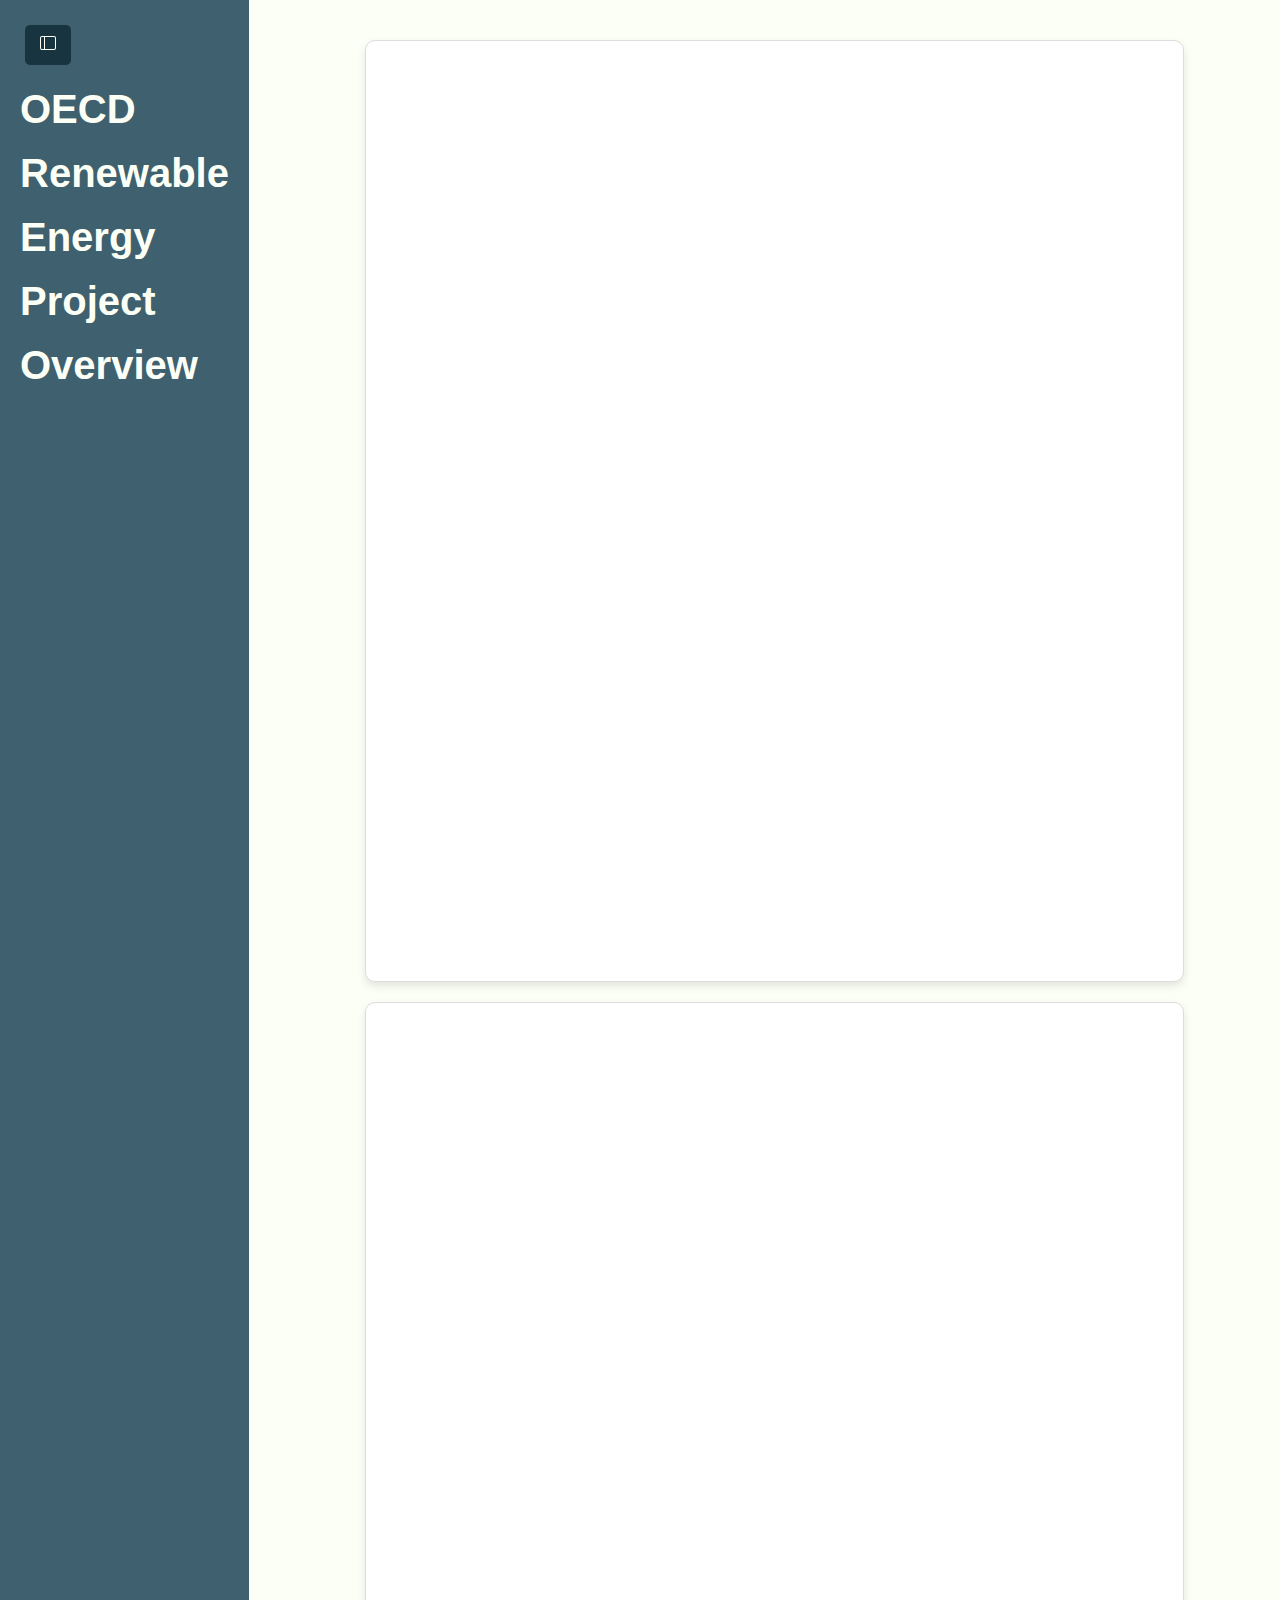
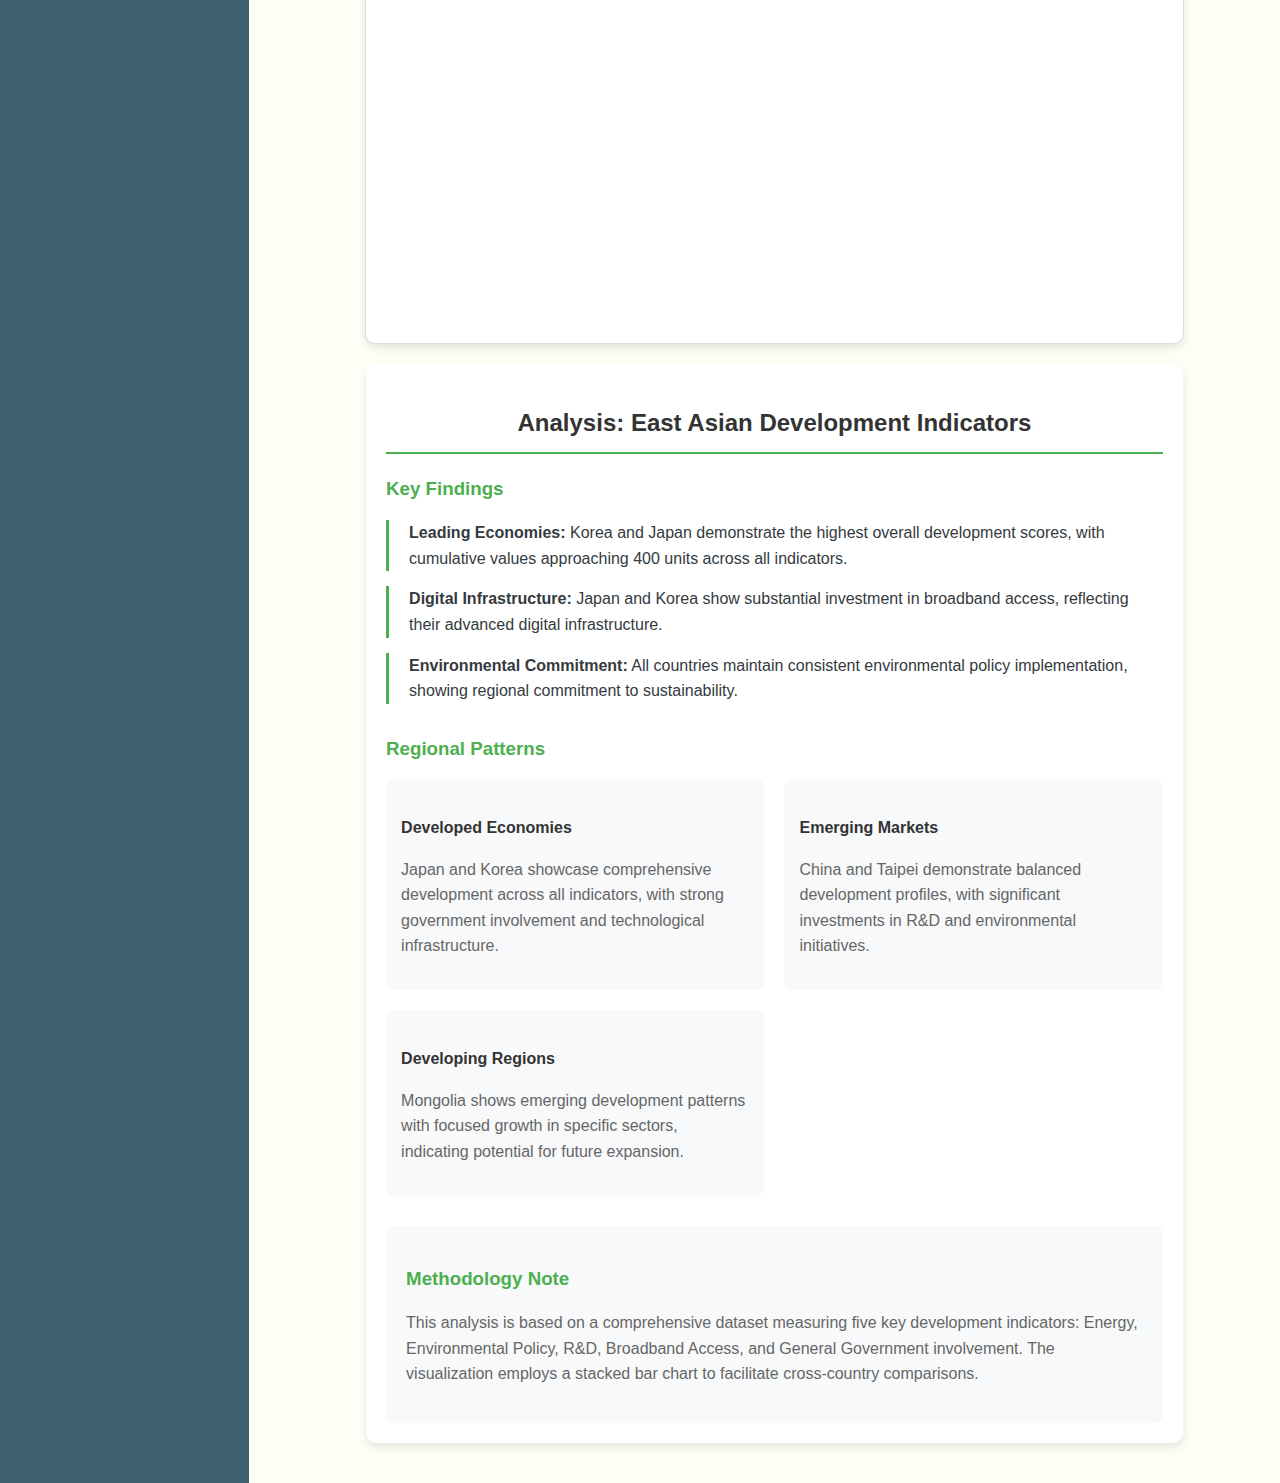
==== chart.html @ 74cc0c59 "Added stacked bar chart & line chart" ====
<!DOCTYPE html>
<html lang="en">

<head>
	<meta charset="UTF-8" />
	<meta name="viewport" content="width=device-width, initial-scale=1.0">
	<meta name="description" content="Data Visualisation" />
	<meta name="keywords" content="HTML, CSS, D3" />
	<meta name="author" content="Lee Jia Wei" />

	<title>East Asian Countries Development Indicators</title>
	<script src="https://d3js.org/d3.v6.min.js"></script>
	<link rel="stylesheet" href="./css/style.css">
	<link rel="stylesheet" href="./css/chart.css">
	<script src="./js/index.js"></script>
</head>

<body>
	<header class="headerindex">
		<h1>OECD Renewable Energy Project Overview</h1>
		<button class="toggle-btn" onclick="toggleSidebar()">
				<svg xmlns="http://www.w3.org/2000/svg" width="16" height="16" fill="currentColor"
						class="bi bi-layout-sidebar" viewBox="0 0 16 16">
						<path
								d="M0 3a2 2 0 0 1 2-2h12a2 2 0 0 1 2 2v10a2 2 0 0 1-2 2H2a2 2 0 0 1-2-2zm5-1v12h9a1 1 0 0 0 1-1V3a1 1 0 0 0-1-1zM4 2H2a1 1 0 0 0-1 1v10a1 1 0 0 0 1 1h2z" />
				</svg>
		</button>
	</header>

	<nav>
			<h2>Navigation</h2>
			<a href=".index.html#introduction">Introduction</a>
			<a href="./index.html#background">Background and Motivation</a>
			<a href="./index.html#objectives">Project Objective</a>
			<a href="chart.html">East Asia Development Indicators</a>
			<div class="dropdown">
					<span class="dropdown-btn">East Asia Researcher</span>
					<div class="dropdown-content">
							<a href="./Map_Research.html">Researcher</a>
							<a href="./Map_Government.html">Government Researcher</a>
					</div>
			</div>

			<a href="./index.html#conclusion">Conclusion</a>
	</nav>

	<div class="overlay" onclick="toggleSidebar()"></div>

	<main>
		<div id="chart" class="chart-container"></div>
		<div id="lineChart" class="chart-container"></div>

		<div class="analysis-container">
			<h2 id="analysis-east-asian-development-indicators" class="main-title">Analysis: East Asian Development Indicators</h2>

			<div class="key-findings">
				<h3 id="key-findings" class="section-title">Key Findings</h3>
				<ul class="section-list">
					<li class="section-list-item"><strong>Leading Economies:</strong> Korea and Japan demonstrate the highest
							overall development scores, with cumulative values approaching 400
							units across all indicators.</li>
					<li class="section-list-item"><strong>Digital Infrastructure:</strong> Japan and Korea show substantial
							investment in broadband access, reflecting their advanced digital
							infrastructure.</li>
					<li class="section-list-item"><strong>Environmental Commitment:</strong> All countries maintain consistent
							environmental policy implementation, showing regional commitment to
							sustainability.</li>
				</ul>
			</div>

			<div class="detailed-analysis">
				<h3 id="regional-patterns" class="section-title">Regional Patterns</h3>

				<div class="grid-layout">
						<div class="grid-item">
								<h4 id="developed-economies" class="subsection-title">Developed Economies</h4>
								<p class="subsection-item">Japan and Korea showcase comprehensive development across all
								indicators, with strong government involvement and technological
								infrastructure.</p>
						</div>

						<div class="grid-item">
								<h4 id="emerging-markets" class="subsection-title">Emerging Markets</h4>
								<p class="subsection-item">China and Taipei demonstrate balanced development profiles, with
								significant investments in R&D and environmental initiatives.</p>
						</div>

						<div class="grid-item">
								<h4 id="developing-regions" class="subsection-title">Developing Regions</h4>
								<p class="subsection-item">Mongolia shows emerging development patterns with focused growth in
								specific sectors, indicating potential for future expansion.</p>
						</div>
				</div>
			</div>

			<div class="methodology">
				<h3 id="methodology-note" class="section-title">Methodology Note</h3>
				<p class="subsection-item">This analysis is based on a comprehensive dataset measuring five key
				development indicators: Energy, Environmental Policy, R&D, Broadband
				Access, and General Government involvement. The visualization employs a
				stacked bar chart to facilitate cross-country comparisons.</p>
			</div>
		</div>
	</main>

	<script src="./js/chart.js"></script>
</body>

</html>
---- css/style.css ----
body {
    font-family: 'Arial', sans-serif;
    line-height: 1.6;
    margin: 0;
    background-color: #FCFFF5;
    color: #343a40;
    display: flex;
    overflow-x: hidden;
}

.headerresearchindex {
    background: #3E606F;
    color: #FCFFF5;
    padding: 20px;
    width: 250px;
    z-index: 10;
    position: relative;
}

.headerindex {
    background: #3E606F;
    color: #FCFFF5;
    padding: 20px;
    width: 300px;
    z-index: 10;
    position: relative;
}

h1 {
    font-size: 2.5em;
    padding-top: 30px;

}

/* Sidebar styles */
nav {
    background: #343a40;
    color: #FCFFF5;
    padding: 15px;
    width: 250px;
    height: 100vh;
    position: fixed;
    overflow-y: auto;
    transform: translateX(-100%);
    transition: transform 0.2s ease;
    z-index: 1000;
}

nav.visible {
    transform: translateX(0);
}

nav a {
    color: #FCFFF5;
    text-decoration: none;
    display: block;
    padding: 10px;
    transition: background 0.3s;
}

nav a:hover {
    background: #3E606F;
}

main {
    margin-left: 20px;
    padding: 20px;
    flex-grow: 1;
}

.overlay {
    position: fixed;
    top: 0;
    left: 0;
    width: 100vw;
    height: 100vh;
    background: rgba(0, 0, 0, 0.6);
    z-index: 999;
    display: none;
}

.overlay.active {
    display: block;
}

/* Objectives section */
section {
    background: #FCFFF5;
    padding: 20px;
    margin: 20px 0;
    border-radius: 8px;
    box-shadow: 0 4px 8px rgba(0, 0, 0, 0.2);
}

h2 {
    color: #3E606F;
    border-bottom: 2px solid #3E606F;
    padding-bottom: 10px;
}

.objectives {
    display: grid;
    grid-template-columns: repeat(auto-fill, minmax(300px, 1fr));
    gap: 20px;
}

.objective {
    background: #FCFFF5;
    border: 1px solid #3E606F;
    border-radius: 8px;
    padding: 15px;
    transition: transform 0.2s;
}

.objective:hover {
    transform: scale(1.05);
}

footer {
    text-align: center;
    padding: 10px;
    background: #193441;
    color: #FCFFF5;
    position: relative;
    bottom: 0;
    width: 100%;
}

.toggle-btn {
    position: fixed;
    left: 20px;
    top: 20px;
    background: #193441;
    color: #FCFFF5;
    border: none;
    padding: 10px 15px;
    cursor: pointer;
    border-radius: 5px;
    z-index: 1001;
}

.toggle-btn:hover {
    background: #D1DBBD;
    color: black;
}

.intro-content {
    display: flex;
    align-items: center;
    /* Align items vertically center */
    gap: 20px;
    /* Space between text and image */
}

.intro-content p {
    flex: 1;
    /* Allow the text to take up available space */
}

.imageintro {
    width: 300px;
    /* Set the width of the image */
    height: auto;
    /* Maintain the aspect ratio */
    border-radius: 8px;
    /* Optional styling */
}

#mapContainer {
    width: 100%;
    height: 1000px;
}

.button {
    margin: 10px;
    padding: 10px;
    font-size: 16px;
    background: #D1DBBD;
    border: none;
    border-radius: 5px;
}

.button:hover {
    margin: 10px;
    padding: 10px;
    font-size: 16px;
    background: #91AA9D;
    border: none;
    border-radius: 5px;
}

a{
    color: #FCFFF5;
    text-decoration: none;
}

/* Style for the dropdown container */
.dropdown {
    position: relative;
    display: inline-block;
}

/* Style for the dropdown button */
.dropdown-btn {
    font-size: 16px;
    color: #FCFFF5;
    padding-left: 10px;
    cursor: pointer;
    text-decoration: none;
    padding: 10px;
    display: block;
}

/* Style for the dropdown content */
.dropdown-content {
    display: none;
    /* Initially hidden */
    position: absolute;
    background-color: #FCFFF5;
    min-width: 250px;
    box-shadow: 0px 8px 16px rgba(0, 0, 0, 0.2);
    z-index: 1;
}

/* Dropdown links */
.dropdown-content a {
    color: black;
    padding: 10px;
    text-decoration: none;
    display: block;
}

.dropdown-content a:hover {
    background-color: #3E606F;
}

.dropdown:hover .dropdown-content {
    display: block;
    background-color: #FCFFF5;
}

.dropdown:hover .dropdown-btn {
    color: #91AA9D;
}
---- css/chart.css ----
button {
  background-color: #4CAF50;
  color: white;
  padding: 10px 20px;
  margin: 5px;
  border: none;
  border-radius: 5px;
  cursor: pointer;
  font-size: 16px;
}

button:hover {
  background-color: #45a049;
}

.chart-container {
  width: 80%;
  height: 100vh;
  background-color: white;
  border: 1px solid #ddd;
  border-radius: 10px;
  box-shadow: 0 4px 8px rgba(0, 0, 0, 0.1);
  padding: 20px;
  margin: 20px auto;
  position: relative;
}

.controls {
  margin: 10px 0;
}

.controls select {
    padding: 5px;
    border-radius: 4px;
}

.tooltip {
  position: absolute;
  padding: 10px;
  background: white;
  border: 1px solid #ddd;
  border-radius: 4px;
  pointer-events: none;
  box-shadow: 0 2px 4px rgba(0,0,0,0.1);
  transform: translateX(-50%);
  z-index: 1000;
}

.tooltip-title {
  font-weight: bold;
  margin-bottom: 8px;
  border-bottom: 1px solid #ddd;
  padding-bottom: 4px;
}

.tooltip-value {
  display: flex;
  justify-content: space-between;
  margin: 4px 0;
}

.legend {
  font-size: 12px;
}

.legend-item {
  cursor: pointer;
  opacity: 1;
}

.legend-item:hover {
  opacity: 0.7;
}

.chart-title {
  font-size: 24px;
  font-weight: bold;
  text-anchor: middle;
}

.axis-label {
  font-size: 14px;
  fill: #666;
}

.bar {
  transition: opacity 0.2s;
}

.bar:hover {
  opacity: 0.8;
}

.comparison-controls {
  display: flex;
  align-items: center;
}

/* Make sure text remains readable at all sizes */
@media (max-width: 768px) {
  .chart-title {
      font-size: 18px;
  }
  
  .axis-label {
      font-size: 12px;
  }
  
  .legend text {
      font-size: 10px;
  }
}

#linechart {
  width: 100%;
  height: 100vh;
  display: flex;
  justify-content: center;
  align-items: center;
}
.lineChart-title {
  font-size: 18px;
  font-weight: bold;
  fill: #333;
}

.lineChartTooltip {
  position: absolute;
  background-color: #fff;
  border: 1px solid #ccc;
  border-radius: 4px;
  padding: 10px;
  font-size: 12px;
  pointer-events: none;
}
.lineChartTooltip-title {
  font-weight: bold;
  margin-bottom: 5px;
}
.lineChartTooltip-value {
  display: flex;
  justify-content: space-between;
}

/* Analysis Container */
.analysis-container {
  width: 80%;
  margin: 20px auto;
  padding: 20px;
  background-color: white;
  border-radius: 10px;
  box-shadow: 0 4px 8px rgba(0, 0, 0, 0.1);
}

/* Main Title */
.main-title {
  color: #333;
  margin-bottom: 20px;
  text-align: center;
  font-size: 24px;
  border-bottom: 2px solid #4CAF50;
  padding-bottom: 10px;
}

/* Section Titles */
.section-title {
  color: #4CAF50;
  margin-bottom: 15px;
}

.section-list {
  list-style-type: none;
  padding: 0;
}

.section-list-item {
  margin-bottom: 15px;
  padding-left: 20px;
  border-left: 3px solid #4CAF50;
}

/* Subsection Titles */
.subsection-title {
  color: #333;
  margin-bottom: 10px;
}

.subsection-item {
  color: #666;
  line-height: 1.6;
}

/* Key Findings Section */
.key-findings {
  margin-bottom: 30px;
}

/* Detailed Analysis Section */
.detailed-analysis {
  margin-bottom: 30px;
}

/* Grid Layout */
.grid-layout {
  display: grid;
  grid-template-columns: repeat(auto-fit, minmax(250px, 1fr));
  gap: 20px;
}

/* Grid Items */
.grid-item {
  background: #f8f9fa;
  padding: 15px;
  border-radius: 8px;
}

/* Methodology Section */
.methodology {
  background: #f8f9fa;
  padding: 20px;
  border-radius: 8px;
}

/* Footer */
.page-footer {
  text-align: center;
  margin-top: 20px;
  padding: 10px;
}
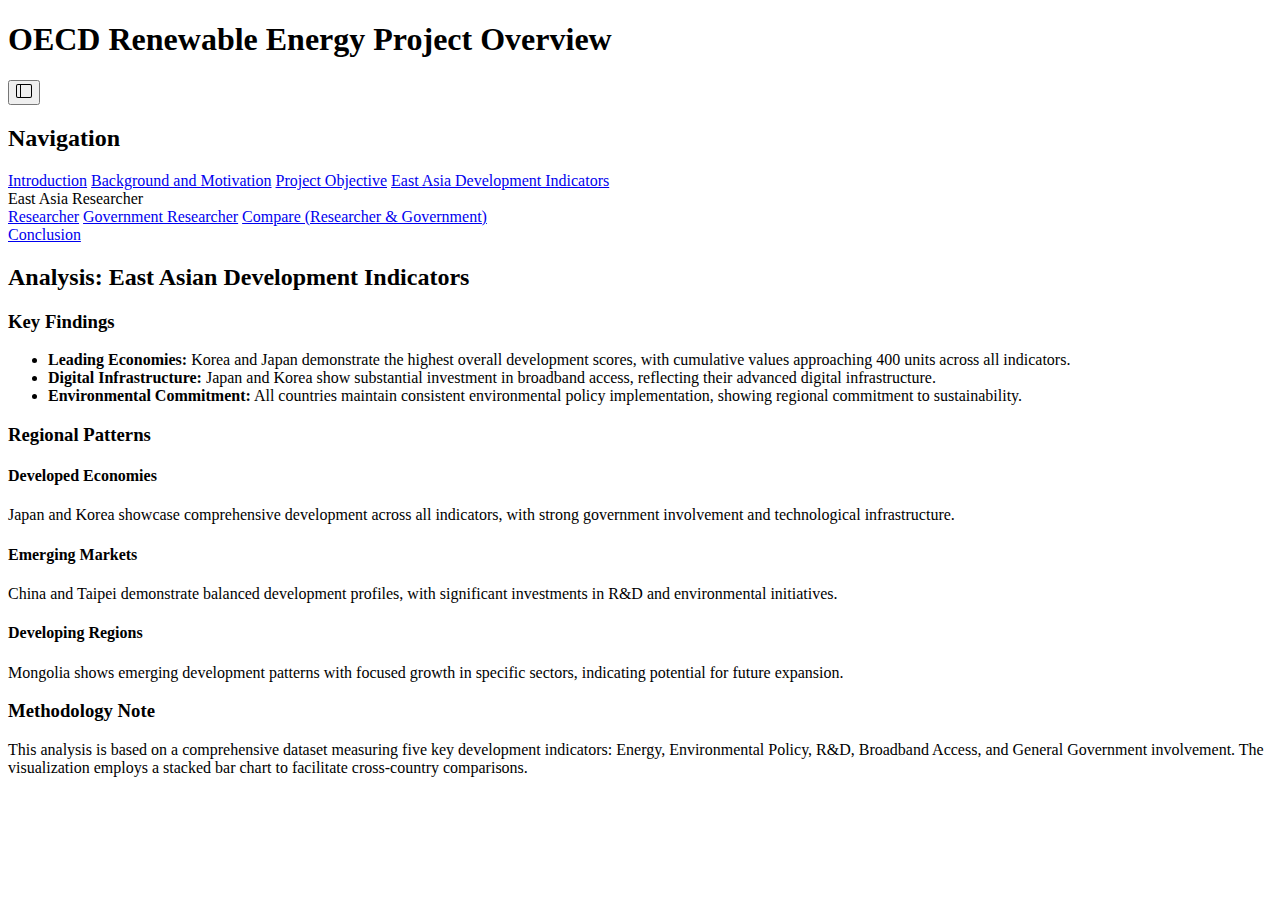
==== commit 070f4120: "Add files via upload" ====
--- a/chart.html
+++ b/chart.html
@@ -1,109 +1,119 @@
-<!DOCTYPE html>
-<html lang="en">
-
-<head>
-	<meta charset="UTF-8" />
-	<meta name="viewport" content="width=device-width, initial-scale=1.0">
-	<meta name="description" content="Data Visualisation" />
-	<meta name="keywords" content="HTML, CSS, D3" />
-	<meta name="author" content="Lee Jia Wei" />
-
-	<title>East Asian Countries Development Indicators</title>
-	<script src="https://d3js.org/d3.v6.min.js"></script>
-	<link rel="stylesheet" href="./css/style.css">
-	<link rel="stylesheet" href="./css/chart.css">
-	<script src="./js/index.js"></script>
-</head>
-
-<body>
-	<header class="headerindex">
-		<h1>OECD Renewable Energy Project Overview</h1>
-		<button class="toggle-btn" onclick="toggleSidebar()">
-				<svg xmlns="http://www.w3.org/2000/svg" width="16" height="16" fill="currentColor"
-						class="bi bi-layout-sidebar" viewBox="0 0 16 16">
-						<path
-								d="M0 3a2 2 0 0 1 2-2h12a2 2 0 0 1 2 2v10a2 2 0 0 1-2 2H2a2 2 0 0 1-2-2zm5-1v12h9a1 1 0 0 0 1-1V3a1 1 0 0 0-1-1zM4 2H2a1 1 0 0 0-1 1v10a1 1 0 0 0 1 1h2z" />
-				</svg>
-		</button>
-	</header>
-
-	<nav>
-			<h2>Navigation</h2>
-			<a href=".index.html#introduction">Introduction</a>
-			<a href="./index.html#background">Background and Motivation</a>
-			<a href="./index.html#objectives">Project Objective</a>
-			<a href="chart.html">East Asia Development Indicators</a>
-			<div class="dropdown">
-					<span class="dropdown-btn">East Asia Researcher</span>
-					<div class="dropdown-content">
-							<a href="./Map_Research.html">Researcher</a>
-							<a href="./Map_Government.html">Government Researcher</a>
-					</div>
-			</div>
-
-			<a href="./index.html#conclusion">Conclusion</a>
-	</nav>
-
-	<div class="overlay" onclick="toggleSidebar()"></div>
-
-	<main>
-		<div id="chart" class="chart-container"></div>
-		<div id="lineChart" class="chart-container"></div>
-
-		<div class="analysis-container">
-			<h2 id="analysis-east-asian-development-indicators" class="main-title">Analysis: East Asian Development Indicators</h2>
-
-			<div class="key-findings">
-				<h3 id="key-findings" class="section-title">Key Findings</h3>
-				<ul class="section-list">
-					<li class="section-list-item"><strong>Leading Economies:</strong> Korea and Japan demonstrate the highest
-							overall development scores, with cumulative values approaching 400
-							units across all indicators.</li>
-					<li class="section-list-item"><strong>Digital Infrastructure:</strong> Japan and Korea show substantial
-							investment in broadband access, reflecting their advanced digital
-							infrastructure.</li>
-					<li class="section-list-item"><strong>Environmental Commitment:</strong> All countries maintain consistent
-							environmental policy implementation, showing regional commitment to
-							sustainability.</li>
-				</ul>
-			</div>
-
-			<div class="detailed-analysis">
-				<h3 id="regional-patterns" class="section-title">Regional Patterns</h3>
-
-				<div class="grid-layout">
-						<div class="grid-item">
-								<h4 id="developed-economies" class="subsection-title">Developed Economies</h4>
-								<p class="subsection-item">Japan and Korea showcase comprehensive development across all
-								indicators, with strong government involvement and technological
-								infrastructure.</p>
-						</div>
-
-						<div class="grid-item">
-								<h4 id="emerging-markets" class="subsection-title">Emerging Markets</h4>
-								<p class="subsection-item">China and Taipei demonstrate balanced development profiles, with
-								significant investments in R&D and environmental initiatives.</p>
-						</div>
-
-						<div class="grid-item">
-								<h4 id="developing-regions" class="subsection-title">Developing Regions</h4>
-								<p class="subsection-item">Mongolia shows emerging development patterns with focused growth in
-								specific sectors, indicating potential for future expansion.</p>
-						</div>
-				</div>
-			</div>
-
-			<div class="methodology">
-				<h3 id="methodology-note" class="section-title">Methodology Note</h3>
-				<p class="subsection-item">This analysis is based on a comprehensive dataset measuring five key
-				development indicators: Energy, Environmental Policy, R&D, Broadband
-				Access, and General Government involvement. The visualization employs a
-				stacked bar chart to facilitate cross-country comparisons.</p>
-			</div>
-		</div>
-	</main>
-
-	<script src="./js/chart.js"></script>
-</body>
-
+<!DOCTYPE html>
+<html lang="en">
+
+<head>
+	<meta charset="UTF-8" />
+	<meta name="viewport" content="width=device-width, initial-scale=1.0">
+	<meta name="description" content="Data Visualisation" />
+	<meta name="keywords" content="HTML, CSS, D3" />
+	<meta name="author" content="Lee Jia Wei" />
+
+	<title>East Asian Countries Development Indicators</title>
+	<script src="https://d3js.org/d3.v6.min.js"></script>
+	<link rel="stylesheet" href="./css/style.css">
+	<link rel="stylesheet" href="./css/chart.css">
+	<script src="./js/index.js"></script>
+</head>
+
+<body>
+	<header class="headerindex">
+		<h1>OECD Renewable Energy Project Overview</h1>
+		<button class="toggle-btn" onclick="toggleSidebar()">
+			<svg xmlns="http://www.w3.org/2000/svg" width="16" height="16" fill="currentColor" class="bi bi-layout-sidebar"
+				viewBox="0 0 16 16">
+				<path
+					d="M0 3a2 2 0 0 1 2-2h12a2 2 0 0 1 2 2v10a2 2 0 0 1-2 2H2a2 2 0 0 1-2-2zm5-1v12h9a1 1 0 0 0 1-1V3a1 1 0 0 0-1-1zM4 2H2a1 1 0 0 0-1 1v10a1 1 0 0 0 1 1h2z" />
+			</svg>
+		</button>
+	</header>
+
+	<nav>
+		<h2>Navigation</h2>
+		<a href="./index.html#introduction">Introduction</a>
+		<a href="./index.html#background">Background and Motivation</a>
+		<a href="./index.html#objectives">Project Objective</a>
+		<a href="chart.html">East Asia Development Indicators</a>
+		<div class="dropdown">
+			<span class="dropdown-btn">East Asia Researcher</span>
+			<div class="dropdown-content">
+				<a href="./Map_Research.html">Researcher</a>
+				<a href="./Map_Government.html">Government Researcher</a>
+				<a href="./compare.html">Compare (Researcher & Government)</a>
+			</div>
+		</div>
+		<a href="./index.html#conclusion">Conclusion</a>
+	</nav>
+
+	<div class="overlay" onclick="toggleSidebar()"></div>
+
+	<main>
+		<div id="chart" class="chart-container"></div>
+		<div id="lineChart" class="chart-container"></div>
+
+		<div class="analysis-container">
+			<h2 id="analysis-east-asian-development-indicators" class="main-title">Analysis: East Asian Development Indicators</h2>
+
+			<div class="key-findings">
+				<h3 id="key-findings" class="section-title">Key Findings</h3>
+				<ul class="section-list">
+					<li class="section-list-item">
+						<strong>Leading Economies:</strong>
+						Korea and Japan demonstrate the highest
+						overall development scores, with cumulative values approaching 400
+						units across all indicators.
+					</li>
+					<li class="section-list-item">
+						<strong>Digital Infrastructure:</strong> 
+						Japan and Korea show substantial
+						investment in broadband access, reflecting their advanced digital
+						infrastructure.
+					</li>
+					<li class="section-list-item">
+						<strong>Environmental Commitment:</strong> 
+						All countries maintain consistent
+						environmental policy implementation, showing regional commitment to
+						sustainability.
+					</li>
+				</ul>
+			</div>
+
+			<div class="detailed-analysis">
+				<h3 id="regional-patterns" class="section-title">Regional Patterns</h3>
+
+				<div class="grid-layout">
+						<div class="grid-item">
+							<h4 id="developed-economies" class="subsection-title">Developed Economies</h4>
+							<p class="subsection-item">Japan and Korea showcase comprehensive development across all
+							indicators, with strong government involvement and technological
+							infrastructure.</p>
+						</div>
+
+						<div class="grid-item">
+							<h4 id="emerging-markets" class="subsection-title">Emerging Markets</h4>
+							<p class="subsection-item">China and Taipei demonstrate balanced development profiles, with
+							significant investments in R&D and environmental initiatives.</p>
+						</div>
+
+						<div class="grid-item">
+							<h4 id="developing-regions" class="subsection-title">Developing Regions</h4>
+							<p class="subsection-item">Mongolia shows emerging development patterns with focused growth in
+							specific sectors, indicating potential for future expansion.</p>
+						</div>
+				</div>
+			</div>
+
+			<div class="methodology">
+				<h3 id="methodology-note" class="section-title">Methodology Note</h3>
+				<p class="subsection-item">This analysis is based on a comprehensive dataset measuring five key
+				development indicators: Energy, Environmental Policy, R&D, Broadband
+				Access, and General Government involvement. The visualization employs a
+				stacked bar chart to facilitate cross-country comparisons.
+			</p>
+			</div>
+		</div>
+	</main>
+
+	<script src="./js/chart.js"></script>
+</body>
+
 </html>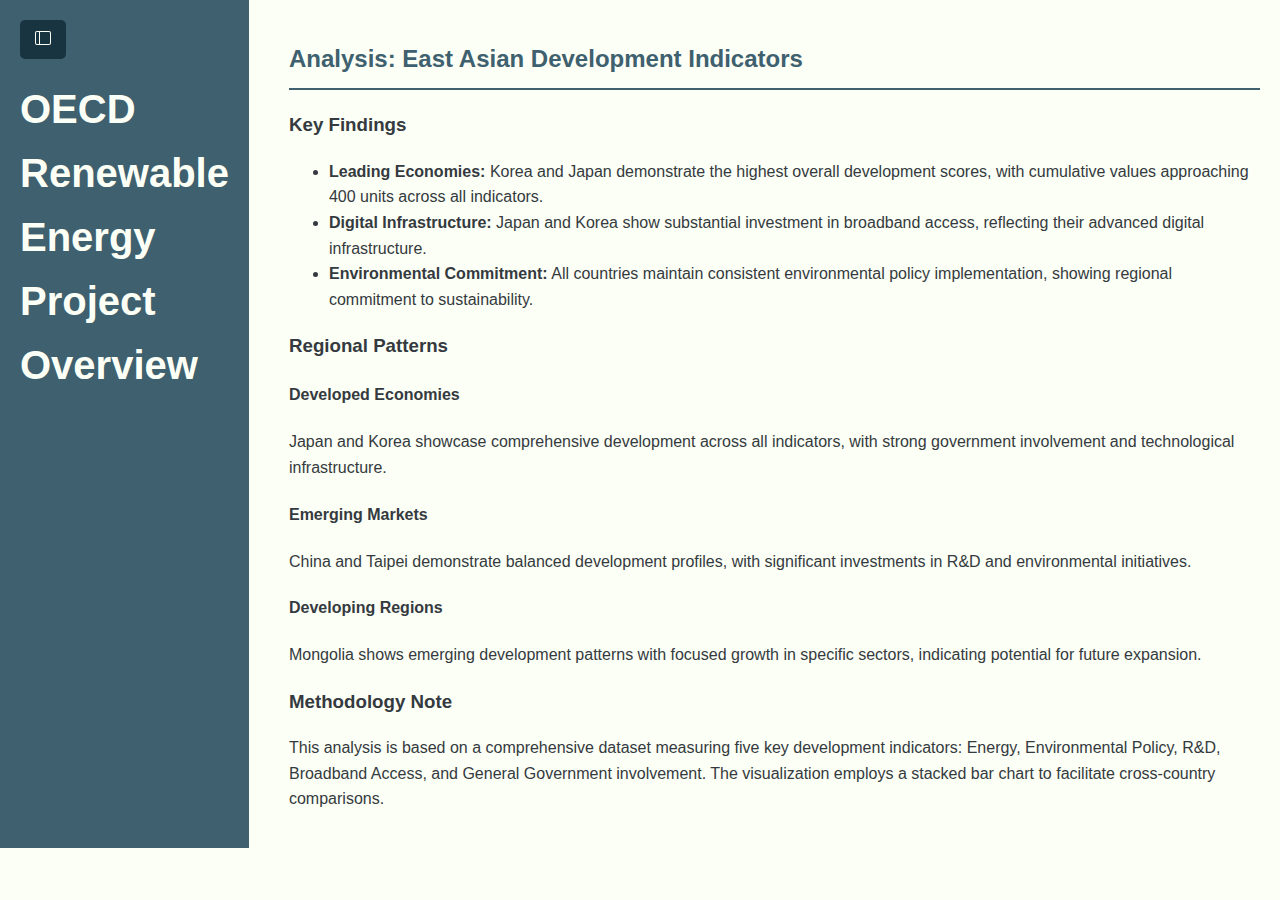
==== commit 01fc3ea0: "Updated Map Version" ====
--- a/chart.html
+++ b/chart.html
@@ -1,119 +1,119 @@
-<!DOCTYPE html>
-<html lang="en">
-
-<head>
-	<meta charset="UTF-8" />
-	<meta name="viewport" content="width=device-width, initial-scale=1.0">
-	<meta name="description" content="Data Visualisation" />
-	<meta name="keywords" content="HTML, CSS, D3" />
-	<meta name="author" content="Lee Jia Wei" />
-
-	<title>East Asian Countries Development Indicators</title>
-	<script src="https://d3js.org/d3.v6.min.js"></script>
-	<link rel="stylesheet" href="./css/style.css">
-	<link rel="stylesheet" href="./css/chart.css">
-	<script src="./js/index.js"></script>
-</head>
-
-<body>
-	<header class="headerindex">
-		<h1>OECD Renewable Energy Project Overview</h1>
-		<button class="toggle-btn" onclick="toggleSidebar()">
-			<svg xmlns="http://www.w3.org/2000/svg" width="16" height="16" fill="currentColor" class="bi bi-layout-sidebar"
-				viewBox="0 0 16 16">
-				<path
-					d="M0 3a2 2 0 0 1 2-2h12a2 2 0 0 1 2 2v10a2 2 0 0 1-2 2H2a2 2 0 0 1-2-2zm5-1v12h9a1 1 0 0 0 1-1V3a1 1 0 0 0-1-1zM4 2H2a1 1 0 0 0-1 1v10a1 1 0 0 0 1 1h2z" />
-			</svg>
-		</button>
-	</header>
-
-	<nav>
-		<h2>Navigation</h2>
-		<a href="./index.html#introduction">Introduction</a>
-		<a href="./index.html#background">Background and Motivation</a>
-		<a href="./index.html#objectives">Project Objective</a>
-		<a href="chart.html">East Asia Development Indicators</a>
-		<div class="dropdown">
-			<span class="dropdown-btn">East Asia Researcher</span>
-			<div class="dropdown-content">
-				<a href="./Map_Research.html">Researcher</a>
-				<a href="./Map_Government.html">Government Researcher</a>
-				<a href="./compare.html">Compare (Researcher & Government)</a>
-			</div>
-		</div>
-		<a href="./index.html#conclusion">Conclusion</a>
-	</nav>
-
-	<div class="overlay" onclick="toggleSidebar()"></div>
-
-	<main>
-		<div id="chart" class="chart-container"></div>
-		<div id="lineChart" class="chart-container"></div>
-
-		<div class="analysis-container">
-			<h2 id="analysis-east-asian-development-indicators" class="main-title">Analysis: East Asian Development Indicators</h2>
-
-			<div class="key-findings">
-				<h3 id="key-findings" class="section-title">Key Findings</h3>
-				<ul class="section-list">
-					<li class="section-list-item">
-						<strong>Leading Economies:</strong>
-						Korea and Japan demonstrate the highest
-						overall development scores, with cumulative values approaching 400
-						units across all indicators.
-					</li>
-					<li class="section-list-item">
-						<strong>Digital Infrastructure:</strong> 
-						Japan and Korea show substantial
-						investment in broadband access, reflecting their advanced digital
-						infrastructure.
-					</li>
-					<li class="section-list-item">
-						<strong>Environmental Commitment:</strong> 
-						All countries maintain consistent
-						environmental policy implementation, showing regional commitment to
-						sustainability.
-					</li>
-				</ul>
-			</div>
-
-			<div class="detailed-analysis">
-				<h3 id="regional-patterns" class="section-title">Regional Patterns</h3>
-
-				<div class="grid-layout">
-						<div class="grid-item">
-							<h4 id="developed-economies" class="subsection-title">Developed Economies</h4>
-							<p class="subsection-item">Japan and Korea showcase comprehensive development across all
-							indicators, with strong government involvement and technological
-							infrastructure.</p>
-						</div>
-
-						<div class="grid-item">
-							<h4 id="emerging-markets" class="subsection-title">Emerging Markets</h4>
-							<p class="subsection-item">China and Taipei demonstrate balanced development profiles, with
-							significant investments in R&D and environmental initiatives.</p>
-						</div>
-
-						<div class="grid-item">
-							<h4 id="developing-regions" class="subsection-title">Developing Regions</h4>
-							<p class="subsection-item">Mongolia shows emerging development patterns with focused growth in
-							specific sectors, indicating potential for future expansion.</p>
-						</div>
-				</div>
-			</div>
-
-			<div class="methodology">
-				<h3 id="methodology-note" class="section-title">Methodology Note</h3>
-				<p class="subsection-item">This analysis is based on a comprehensive dataset measuring five key
-				development indicators: Energy, Environmental Policy, R&D, Broadband
-				Access, and General Government involvement. The visualization employs a
-				stacked bar chart to facilitate cross-country comparisons.
-			</p>
-			</div>
-		</div>
-	</main>
-
-	<script src="./js/chart.js"></script>
-</body>
-
+<!DOCTYPE html>
+<html lang="en">
+
+<head>
+	<meta charset="UTF-8" />
+	<meta name="viewport" content="width=device-width, initial-scale=1.0">
+	<meta name="description" content="Data Visualisation" />
+	<meta name="keywords" content="HTML, CSS, D3" />
+	<meta name="author" content="Lee Jia Wei" />
+
+	<title>East Asian Countries Development Indicators</title>
+	<script src="https://d3js.org/d3.v6.min.js"></script>
+	<link rel="stylesheet" href="./css/style.css">
+	<link rel="stylesheet" href="./css/chart.css">
+	<script src="./js/index.js"></script>
+</head>
+
+<body>
+	<header class="headerindex">
+		<h1>OECD Renewable Energy Project Overview</h1>
+		<button class="toggle-btn" onclick="toggleSidebar()">
+			<svg xmlns="http://www.w3.org/2000/svg" width="16" height="16" fill="currentColor" class="bi bi-layout-sidebar"
+				viewBox="0 0 16 16">
+				<path
+					d="M0 3a2 2 0 0 1 2-2h12a2 2 0 0 1 2 2v10a2 2 0 0 1-2 2H2a2 2 0 0 1-2-2zm5-1v12h9a1 1 0 0 0 1-1V3a1 1 0 0 0-1-1zM4 2H2a1 1 0 0 0-1 1v10a1 1 0 0 0 1 1h2z" />
+			</svg>
+		</button>
+	</header>
+
+	<nav>
+		<h2>Navigation</h2>
+		<a href="./index.html#introduction">Introduction</a>
+		<a href="./index.html#background">Background and Motivation</a>
+		<a href="./index.html#objectives">Project Objective</a>
+		<a href="chart.html">East Asia Development Indicators</a>
+		<div class="dropdown">
+			<span class="dropdown-btn">East Asia Researcher</span>
+			<div class="dropdown-content">
+				<a href="./Map_Research.html">Researcher</a>
+				<a href="./Map_Government.html">Government Researcher</a>
+				<a href="./compare.html">Compare (Researcher & Government)</a>
+			</div>
+		</div>
+		<a href="./index.html#conclusion">Conclusion</a>
+	</nav>
+
+	<div class="overlay" onclick="toggleSidebar()"></div>
+
+	<main>
+		<div id="chart" class="chart-container"></div>
+		<div id="lineChart" class="chart-container"></div>
+
+		<div class="analysis-container">
+			<h2 id="analysis-east-asian-development-indicators" class="main-title">Analysis: East Asian Development Indicators</h2>
+
+			<div class="key-findings">
+				<h3 id="key-findings" class="section-title">Key Findings</h3>
+				<ul class="section-list">
+					<li class="section-list-item">
+						<strong>Leading Economies:</strong>
+						Korea and Japan demonstrate the highest
+						overall development scores, with cumulative values approaching 400
+						units across all indicators.
+					</li>
+					<li class="section-list-item">
+						<strong>Digital Infrastructure:</strong> 
+						Japan and Korea show substantial
+						investment in broadband access, reflecting their advanced digital
+						infrastructure.
+					</li>
+					<li class="section-list-item">
+						<strong>Environmental Commitment:</strong> 
+						All countries maintain consistent
+						environmental policy implementation, showing regional commitment to
+						sustainability.
+					</li>
+				</ul>
+			</div>
+
+			<div class="detailed-analysis">
+				<h3 id="regional-patterns" class="section-title">Regional Patterns</h3>
+
+				<div class="grid-layout">
+						<div class="grid-item">
+							<h4 id="developed-economies" class="subsection-title">Developed Economies</h4>
+							<p class="subsection-item">Japan and Korea showcase comprehensive development across all
+							indicators, with strong government involvement and technological
+							infrastructure.</p>
+						</div>
+
+						<div class="grid-item">
+							<h4 id="emerging-markets" class="subsection-title">Emerging Markets</h4>
+							<p class="subsection-item">China and Taipei demonstrate balanced development profiles, with
+							significant investments in R&D and environmental initiatives.</p>
+						</div>
+
+						<div class="grid-item">
+							<h4 id="developing-regions" class="subsection-title">Developing Regions</h4>
+							<p class="subsection-item">Mongolia shows emerging development patterns with focused growth in
+							specific sectors, indicating potential for future expansion.</p>
+						</div>
+				</div>
+			</div>
+
+			<div class="methodology">
+				<h3 id="methodology-note" class="section-title">Methodology Note</h3>
+				<p class="subsection-item">This analysis is based on a comprehensive dataset measuring five key
+				development indicators: Energy, Environmental Policy, R&D, Broadband
+				Access, and General Government involvement. The visualization employs a
+				stacked bar chart to facilitate cross-country comparisons.
+			</p>
+			</div>
+		</div>
+	</main>
+
+	<script src="./js/chart.js"></script>
+</body>
+
 </html>--- a/css/style.css
+++ b/css/style.css
@@ -0,0 +1,244 @@
+body {
+    font-family: 'Arial', sans-serif;
+    line-height: 1.6;
+    margin: 0;
+    background-color: #FCFFF5;
+    color: #343a40;
+    display: flex;
+    overflow-x: hidden;
+}
+
+.headerresearchindex {
+    background: #3E606F;
+    color: #FCFFF5;
+    padding: 20px;
+    width: 250px;
+    z-index: 10;
+    position: relative;
+}
+
+.headerindex {
+    background: #3E606F;
+    color: #FCFFF5;
+    padding: 20px;
+    width: 300px;
+    z-index: 10;
+    position: relative;
+}
+
+h1 {
+    font-size: 2.5em;
+    padding-top: 30px;
+
+}
+
+/* Sidebar styles */
+nav {
+    background: #343a40;
+    color: #FCFFF5;
+    padding: 15px;
+    width: 250px;
+    height: 100vh;
+    position: fixed;
+    overflow-y: auto;
+    transform: translateX(-100%);
+    transition: transform 0.2s ease;
+    z-index: 1000;
+}
+
+nav.visible {
+    transform: translateX(0);
+}
+
+nav a {
+    color: #FCFFF5;
+    text-decoration: none;
+    display: block;
+    padding: 10px;
+    transition: background 0.3s;
+}
+
+nav a:hover {
+    background: #3E606F;
+}
+
+main {
+    margin-left: 20px;
+    padding: 20px;
+    flex-grow: 1;
+}
+
+.overlay {
+    position: fixed;
+    top: 0;
+    left: 0;
+    width: 100vw;
+    height: 100vh;
+    background: rgba(0, 0, 0, 0.6);
+    z-index: 999;
+    display: none;
+}
+
+.overlay.active {
+    display: block;
+}
+
+/* Objectives section */
+section {
+    background: #FCFFF5;
+    padding: 20px;
+    margin: 20px 0;
+    border-radius: 8px;
+    box-shadow: 0 4px 8px rgba(0, 0, 0, 0.2);
+}
+
+h2 {
+    color: #3E606F;
+    border-bottom: 2px solid #3E606F;
+    padding-bottom: 10px;
+}
+
+.objectives {
+    display: grid;
+    grid-template-columns: repeat(auto-fill, minmax(300px, 1fr));
+    gap: 20px;
+}
+
+.objective {
+    background: #FCFFF5;
+    border: 1px solid #3E606F;
+    border-radius: 8px;
+    padding: 15px;
+    transition: transform 0.2s;
+}
+
+.objective:hover {
+    transform: scale(1.05);
+}
+
+footer {
+    text-align: center;
+    padding: 10px;
+    background: #193441;
+    color: #FCFFF5;
+    position: relative;
+    bottom: 0;
+    width: 100%;
+}
+
+.toggle-btn {
+    position: fixed;
+    left: 20px;
+    top: 20px;
+    background: #193441;
+    color: #FCFFF5;
+    border: none;
+    padding: 10px 15px;
+    cursor: pointer;
+    border-radius: 5px;
+    z-index: 1001;
+}
+
+.toggle-btn:hover {
+    background: #D1DBBD;
+    color: black;
+}
+
+.intro-content {
+    display: flex;
+    align-items: center;
+    /* Align items vertically center */
+    gap: 20px;
+    /* Space between text and image */
+}
+
+.intro-content p {
+    flex: 1;
+    /* Allow the text to take up available space */
+}
+
+.imageintro {
+    width: 300px;
+    /* Set the width of the image */
+    height: auto;
+    /* Maintain the aspect ratio */
+    border-radius: 8px;
+    /* Optional styling */
+}
+
+#mapContainer {
+    width: 100%;
+    height: 1000px;
+}
+
+.button {
+    margin: 10px;
+    padding: 10px;
+    font-size: 16px;
+    background: #D1DBBD;
+    border: none;
+    border-radius: 5px;
+}
+
+.button:hover {
+    margin: 10px;
+    padding: 10px;
+    font-size: 16px;
+    background: #91AA9D;
+    border: none;
+    border-radius: 5px;
+}
+
+a{
+    color: #FCFFF5;
+    text-decoration: none;
+}
+
+/* Style for the dropdown container */
+.dropdown {
+    position: relative;
+    display: inline-block;
+}
+
+/* Style for the dropdown button */
+.dropdown-btn {
+    font-size: 16px;
+    color: #FCFFF5;
+    padding-left: 10px;
+    cursor: pointer;
+    text-decoration: none;
+    padding: 10px;
+    display: block;
+}
+
+/* Style for the dropdown content */
+.dropdown-content {
+    display: none;
+    /* Initially hidden */
+    position: absolute;
+    background-color: #FCFFF5;
+    min-width: 250px;
+    box-shadow: 0px 8px 16px rgba(0, 0, 0, 0.2);
+    z-index: 1;
+}
+
+/* Dropdown links */
+.dropdown-content a {
+    color: black;
+    padding: 10px;
+    text-decoration: none;
+    display: block;
+}
+
+.dropdown-content a:hover {
+    background-color: #3E606F;
+}
+
+.dropdown:hover .dropdown-content {
+    display: block;
+    background-color: #FCFFF5;
+}
+
+.dropdown:hover .dropdown-btn {
+    color: #91AA9D;
+}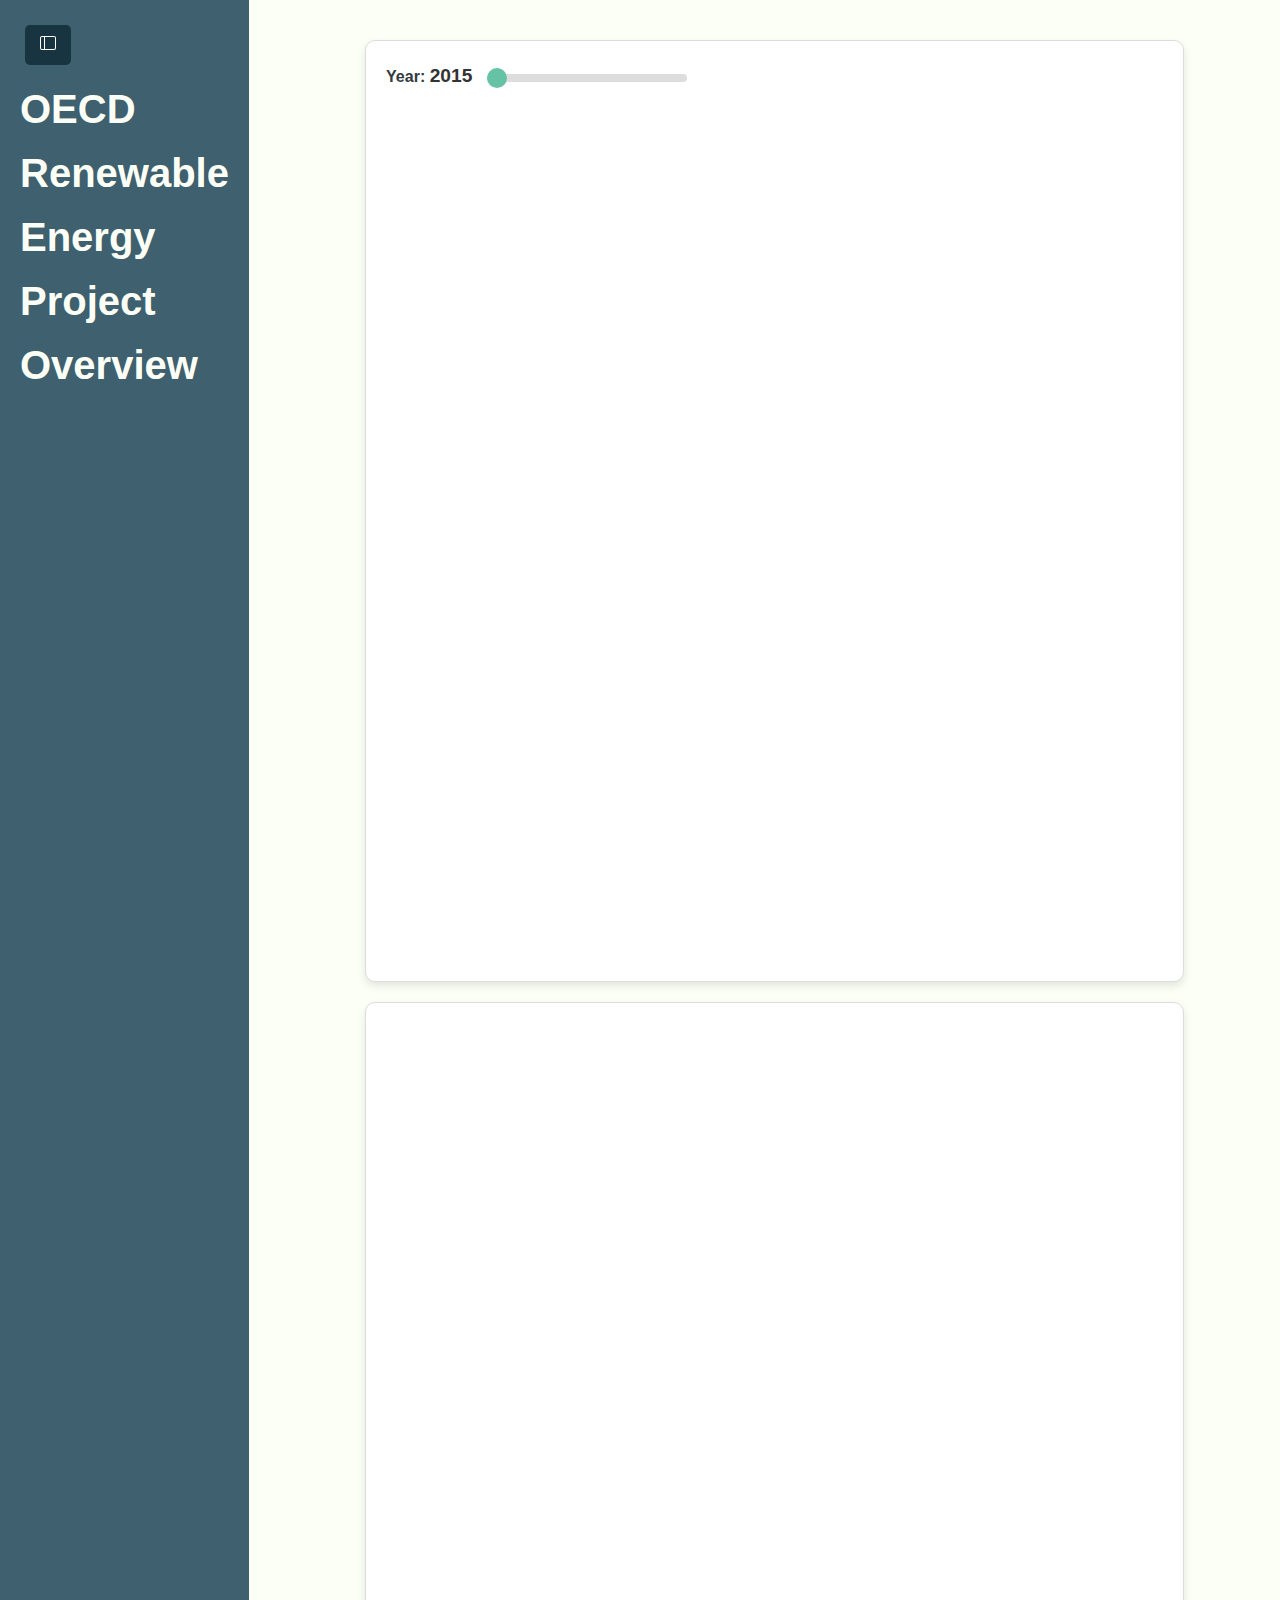
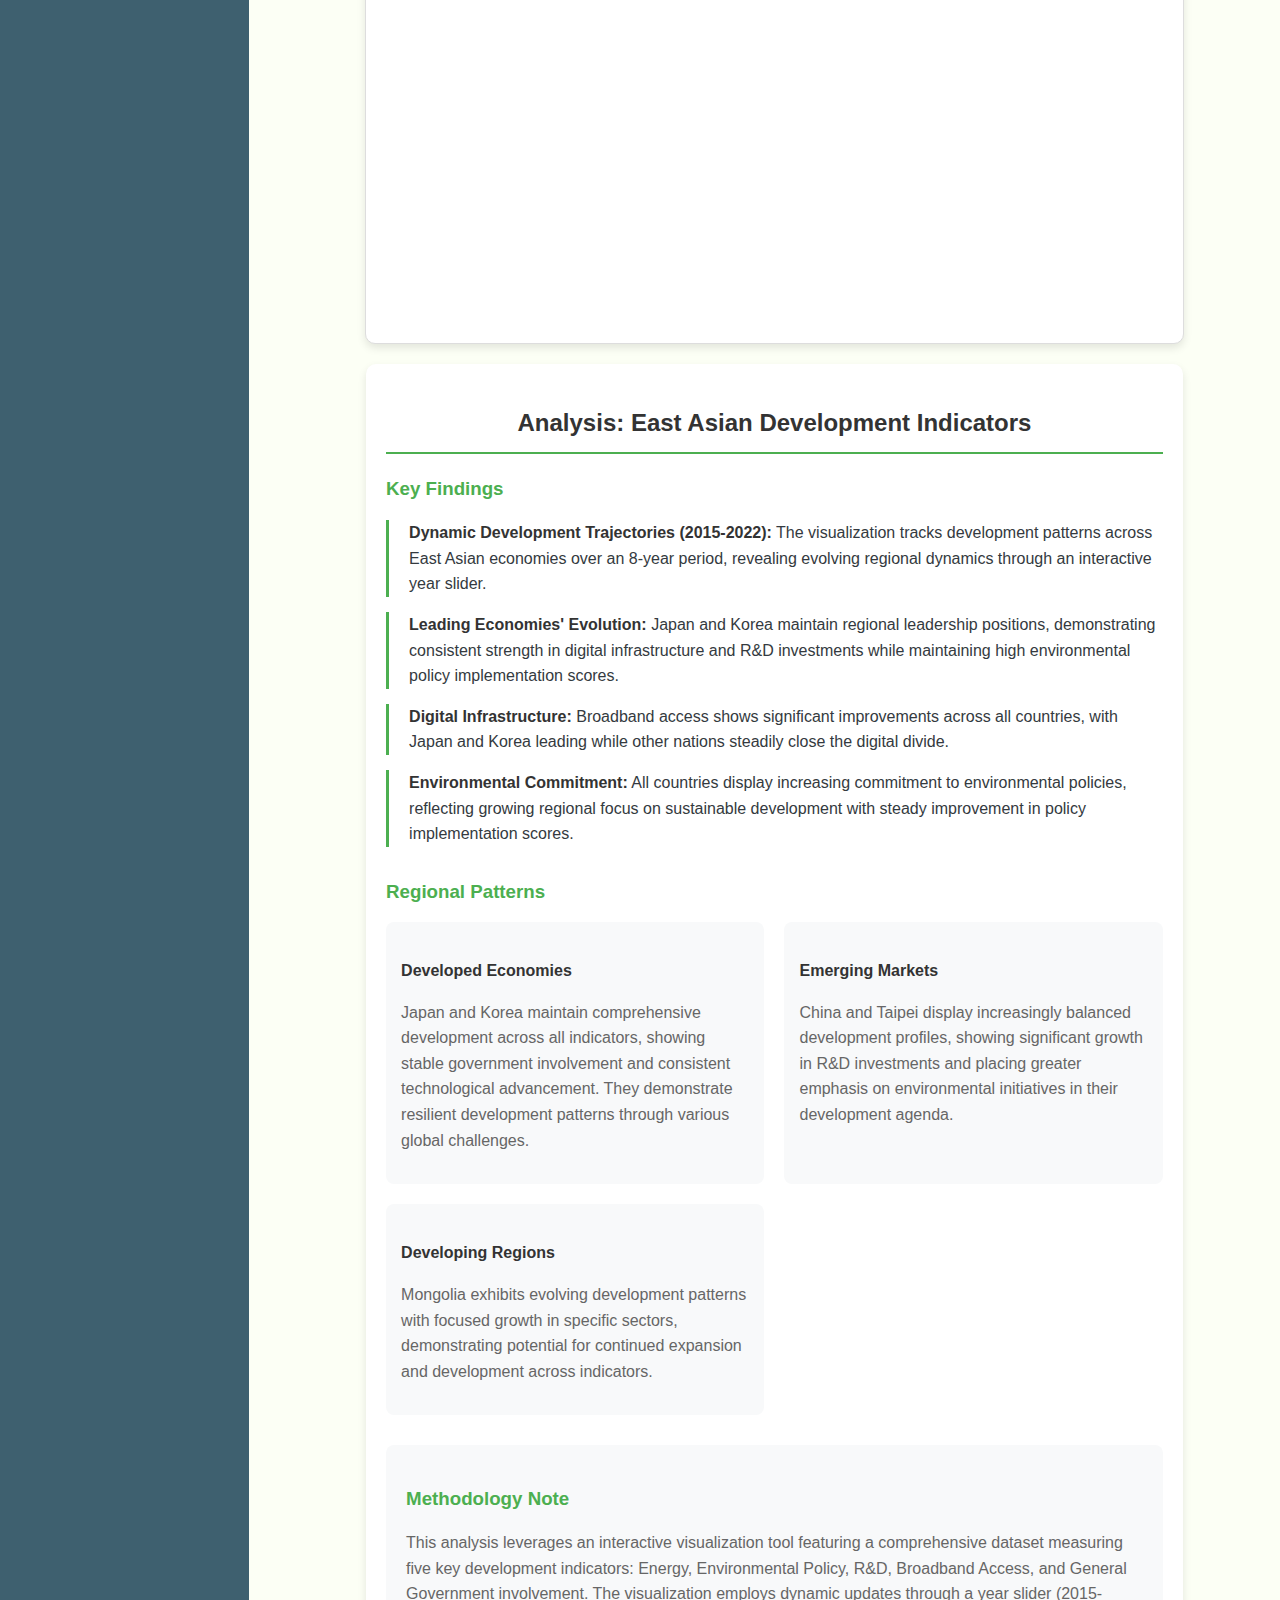
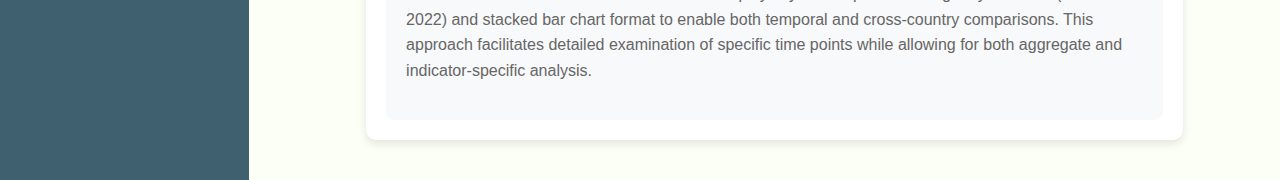
==== commit 59c41736: "Added slider & other updates" ====
--- a/chart.html
+++ b/chart.html
@@ -27,93 +27,65 @@
 		</button>
 	</header>
 
-	<nav>
-		<h2>Navigation</h2>
-		<a href="./index.html#introduction">Introduction</a>
-		<a href="./index.html#background">Background and Motivation</a>
-		<a href="./index.html#objectives">Project Objective</a>
-		<a href="chart.html">East Asia Development Indicators</a>
-		<div class="dropdown">
-			<span class="dropdown-btn">East Asia Researcher</span>
-			<div class="dropdown-content">
-				<a href="./Map_Research.html">Researcher</a>
-				<a href="./Map_Government.html">Government Researcher</a>
-				<a href="./compare.html">Compare (Researcher & Government)</a>
-			</div>
-		</div>
-		<a href="./index.html#conclusion">Conclusion</a>
-	</nav>
+	<!-- The actual nav element is replaced by JavaScript and loading nav.html-->
+	<nav></nav>
 
 	<div class="overlay" onclick="toggleSidebar()"></div>
 
 	<main>
-		<div id="chart" class="chart-container"></div>
+		<div class="chart-container">
+			<div id="year-slider-container">
+				<label for="year-slider">Year: <span id="year-label">2015</span></label>
+				<input type="range" id="year-slider" min="2015" max="2022" value="2015" step="1">
+			</div>
+			<div id="chart"></div>
+		</div>
 		<div id="lineChart" class="chart-container"></div>
 
+		<!-- Analysis Section -->
 		<div class="analysis-container">
-			<h2 id="analysis-east-asian-development-indicators" class="main-title">Analysis: East Asian Development Indicators</h2>
-
+			<h2 class="main-title">Analysis: East Asian Development Indicators</h2>
+		
 			<div class="key-findings">
-				<h3 id="key-findings" class="section-title">Key Findings</h3>
+				<h3 class="section-title">Key Findings</h3>
 				<ul class="section-list">
-					<li class="section-list-item">
-						<strong>Leading Economies:</strong>
-						Korea and Japan demonstrate the highest
-						overall development scores, with cumulative values approaching 400
-						units across all indicators.
-					</li>
-					<li class="section-list-item">
-						<strong>Digital Infrastructure:</strong> 
-						Japan and Korea show substantial
-						investment in broadband access, reflecting their advanced digital
-						infrastructure.
-					</li>
-					<li class="section-list-item">
-						<strong>Environmental Commitment:</strong> 
-						All countries maintain consistent
-						environmental policy implementation, showing regional commitment to
-						sustainability.
-					</li>
+					<li class="section-list-item"><strong>Dynamic Development Trajectories (2015-2022):</strong> The visualization tracks development patterns across East Asian economies over an 8-year period, revealing evolving regional dynamics through an interactive year slider.</li>
+					<li class="section-list-item"><strong>Leading Economies' Evolution:</strong> Japan and Korea maintain regional leadership positions, demonstrating consistent strength in digital infrastructure and R&D investments while maintaining high environmental policy implementation scores.</li>
+					<li class="section-list-item"><strong>Digital Infrastructure:</strong> Broadband access shows significant improvements across all countries, with Japan and Korea leading while other nations steadily close the digital divide.</li>
+					<li class="section-list-item"><strong>Environmental Commitment:</strong> All countries display increasing commitment to environmental policies, reflecting growing regional focus on sustainable development with steady improvement in policy implementation scores.</li>
 				</ul>
 			</div>
-
+		
 			<div class="detailed-analysis">
-				<h3 id="regional-patterns" class="section-title">Regional Patterns</h3>
-
+				<h3 class="section-title">Regional Patterns</h3>
+				
 				<div class="grid-layout">
-						<div class="grid-item">
-							<h4 id="developed-economies" class="subsection-title">Developed Economies</h4>
-							<p class="subsection-item">Japan and Korea showcase comprehensive development across all
-							indicators, with strong government involvement and technological
-							infrastructure.</p>
-						</div>
-
-						<div class="grid-item">
-							<h4 id="emerging-markets" class="subsection-title">Emerging Markets</h4>
-							<p class="subsection-item">China and Taipei demonstrate balanced development profiles, with
-							significant investments in R&D and environmental initiatives.</p>
-						</div>
-
-						<div class="grid-item">
-							<h4 id="developing-regions" class="subsection-title">Developing Regions</h4>
-							<p class="subsection-item">Mongolia shows emerging development patterns with focused growth in
-							specific sectors, indicating potential for future expansion.</p>
-						</div>
+					<div class="grid-item">
+						<h4 class="subsection-title">Developed Economies</h4>
+						<p class="subsection-item">Japan and Korea maintain comprehensive development across all indicators, showing stable government involvement and consistent technological advancement. They demonstrate resilient development patterns through various global challenges.</p>
+					</div>
+		
+					<div class="grid-item">
+						<h4 class="subsection-title">Emerging Markets</h4>
+						<p class="subsection-item">China and Taipei display increasingly balanced development profiles, showing significant growth in R&D investments and placing greater emphasis on environmental initiatives in their development agenda.</p>
+					</div>
+		
+					<div class="grid-item">
+						<h4 class="subsection-title">Developing Regions</h4>
+						<p class="subsection-item">Mongolia exhibits evolving development patterns with focused growth in specific sectors, demonstrating potential for continued expansion and development across indicators.</p>
+					</div>
 				</div>
 			</div>
-
+		
 			<div class="methodology">
-				<h3 id="methodology-note" class="section-title">Methodology Note</h3>
-				<p class="subsection-item">This analysis is based on a comprehensive dataset measuring five key
-				development indicators: Energy, Environmental Policy, R&D, Broadband
-				Access, and General Government involvement. The visualization employs a
-				stacked bar chart to facilitate cross-country comparisons.
-			</p>
+				<h3 class="section-title">Methodology Note</h3>
+				<p class="subsection-item">This analysis leverages an interactive visualization tool featuring a comprehensive dataset measuring five key development indicators: Energy, Environmental Policy, R&D, Broadband Access, and General Government involvement. The visualization employs dynamic updates through a year slider (2015-2022) and stacked bar chart format to enable both temporal and cross-country comparisons. This approach facilitates detailed examination of specific time points while allowing for both aggregate and indicator-specific analysis.</p>
 			</div>
 		</div>
 	</main>
 
 	<script src="./js/chart.js"></script>
+	<script src="./js/index.js"></script>
 </body>
 
 </html>--- a/css/style.css
+++ b/css/style.css
@@ -241,4 +241,126 @@
 
 .dropdown:hover .dropdown-btn {
     color: #91AA9D;
-}+}
+
+#year-slider-container {
+    width: 80%;
+}
+
+#year-slider {
+    width: 100%;
+    max-width: 200px;
+    margin: 10px 0;
+}
+
+/* Slider styling */
+input[type="range"] {
+    -webkit-appearance: none;
+    appearance: none;
+    height: 8px;
+    background: #ddd;
+    border-radius: 4px;
+    outline: none;
+}
+
+/* Slider thumb */
+input[type="range"]::-webkit-slider-thumb {
+    -webkit-appearance: none;
+    appearance: none;
+    width: 20px;
+    height: 20px;
+    background: #66c2a5;
+    border-radius: 50%;
+    cursor: pointer;
+    transition: background .15s ease-in-out;
+}
+
+input[type="range"]::-moz-range-thumb {
+    width: 20px;
+    height: 20px;
+    background: #66c2a5;
+    border-radius: 50%;
+    cursor: pointer;
+    transition: background .15s ease-in-out;
+}
+
+/* Hover state */
+input[type="range"]::-webkit-slider-thumb:hover {
+    background: #00441b;
+}
+
+input[type="range"]::-moz-range-thumb:hover {
+    background: #00441b;
+}
+
+/* Year label */
+#year-label {
+    font-size: 1.2em;
+    font-weight: bold;
+    color: #333;
+}
+
+/* Index Data Source */
+#data-source {
+    padding: 20px;
+    border-radius: 8px;
+    margin-top: 40px;
+    box-shadow: 0 2px 10px rgba(0, 0, 0, 0.1);
+}
+
+#data-source h2 {
+    font-size: 24px;
+    color: #333;
+    margin-bottom: 10px;
+    font-family: 'Arial', sans-serif;
+}
+
+#data-source p {
+    font-size: 16px;
+    color: #555;
+    margin-bottom: 20px;
+}
+
+.section-list {
+    list-style-type: none;
+    padding: 0;
+}
+
+.section-list-item {
+    font-size: 16px;
+    margin-bottom: 15px;
+    line-height: 1.6;
+}
+
+.section-list-item a {
+    color: #1a73e8;
+    text-decoration: none;
+    font-weight: bold;
+}
+
+.section-list-item a:hover {
+    text-decoration: underline;
+}
+
+.section-list-item strong {
+    color: #333;
+    font-weight: bold;
+}
+
+@media (max-width: 768px) {
+    #data-source {
+        padding: 15px;
+    }
+
+    #data-source h2 {
+        font-size: 20px;
+    }
+
+    #data-source p {
+        font-size: 14px;
+    }
+
+    .section-list-item {
+        font-size: 14px;
+    }
+}
--- a/css/chart.css
+++ b/css/chart.css
@@ -0,0 +1,262 @@
+button {
+  background-color: #4CAF50;
+  color: white;
+  padding: 10px 20px;
+  margin: 5px;
+  border: none;
+  border-radius: 5px;
+  cursor: pointer;
+  font-size: 16px;
+}
+
+button:hover {
+  background-color: #45a049;
+}
+
+.chart-container {
+  width: 80%;
+  height: 100vh;
+  background-color: white;
+  border: 1px solid #ddd;
+  border-radius: 10px;
+  box-shadow: 0 4px 8px rgba(0, 0, 0, 0.1);
+  padding: 20px;
+  margin: 20px auto;
+  position: relative;
+}
+
+.controls {
+  margin: 10px 0;
+}
+
+.controls select {
+    padding: 5px;
+    border-radius: 4px;
+}
+
+.tooltip {
+  position: absolute;
+  padding: 10px;
+  background: white;
+  border: 1px solid #ddd;
+  border-radius: 4px;
+  pointer-events: none;
+  box-shadow: 0 2px 4px rgba(0,0,0,0.1);
+  transform: translateX(-50%);
+  z-index: 1000;
+}
+
+.tooltip-title {
+  font-weight: bold;
+  margin-bottom: 8px;
+  border-bottom: 1px solid #ddd;
+  padding-bottom: 4px;
+}
+
+.tooltip-value {
+  display: flex;
+  justify-content: space-between;
+  margin: 4px 0;
+}
+
+.legend {
+  font-size: 12px;
+}
+
+.legend-item {
+  cursor: pointer;
+  opacity: 1;
+}
+
+.legend-item:hover {
+  opacity: 0.7;
+}
+
+.chart-title {
+  font-size: 24px;
+  font-weight: bold;
+  text-anchor: middle;
+}
+
+.axis-label {
+  font-size: 14px;
+  fill: #666;
+}
+
+.bar {
+  transition: opacity 0.2s;
+}
+
+.bar:hover {
+  opacity: 0.8;
+}
+
+.comparison-controls {
+  display: flex;
+  align-items: center;
+}
+
+/* Make sure text remains readable at all sizes */
+@media (max-width: 768px) {
+  .chart-title {
+      font-size: 18px;
+  }
+  
+  .axis-label {
+      font-size: 12px;
+  }
+  
+  .legend text {
+      font-size: 10px;
+  }
+}
+
+#linechart {
+  width: 100%;
+  height: 100vh;
+  display: flex;
+  justify-content: center;
+  align-items: center;
+}
+.lineChart-title {
+  font-size: 18px;
+  font-weight: bold;
+  fill: #333;
+}
+
+.lineChartTooltip {
+  position: absolute;
+  background-color: #fff;
+  border: 1px solid #ccc;
+  border-radius: 4px;
+  padding: 10px;
+  font-size: 12px;
+  pointer-events: none;
+}
+.lineChartTooltip-title {
+  font-weight: bold;
+  margin-bottom: 5px;
+}
+.lineChartTooltip-value {
+  display: flex;
+  justify-content: space-between;
+}
+
+/* Analysis Container */
+.analysis-container {
+  width: 80%;
+  margin: 20px auto;
+  padding: 20px;
+  background-color: white;
+  border-radius: 10px;
+  box-shadow: 0 4px 8px rgba(0, 0, 0, 0.1);
+}
+
+/* Main Title */
+.main-title {
+  color: #333;
+  margin-bottom: 20px;
+  text-align: center;
+  font-size: 24px;
+  border-bottom: 2px solid #4CAF50;
+  padding-bottom: 10px;
+}
+
+/* Section Titles */
+.section-title {
+  color: #4CAF50;
+  margin-bottom: 15px;
+}
+
+.section-list {
+  list-style-type: none;
+  padding: 0;
+}
+
+.section-list-item {
+  margin-bottom: 15px;
+  padding-left: 20px;
+  border-left: 3px solid #4CAF50;
+}
+
+/* Subsection Titles */
+.subsection-title {
+  color: #333;
+  margin-bottom: 10px;
+}
+
+.subsection-item {
+  color: #666;
+  line-height: 1.6;
+}
+
+/* Key Findings Section */
+.key-findings {
+  margin-bottom: 30px;
+}
+
+/* Detailed Analysis Section */
+.detailed-analysis {
+  margin-bottom: 30px;
+}
+
+/* Grid Layout */
+.grid-layout {
+  display: grid;
+  grid-template-columns: repeat(auto-fit, minmax(250px, 1fr));
+  gap: 20px;
+}
+
+/* Grid Items */
+.grid-item {
+  background: #f8f9fa;
+  padding: 15px;
+  border-radius: 8px;
+}
+
+/* Methodology Section */
+.methodology {
+  background: #f8f9fa;
+  padding: 20px;
+  border-radius: 8px;
+}
+
+/* Footer */
+.page-footer {
+  text-align: center;
+  margin-top: 20px;
+  padding: 10px;
+}
+
+#year-slider-container {
+  margin-bottom: 20px;
+  font-weight: bold;
+}
+
+#year-slider {
+  width: 200px;
+  margin-left: 10px;
+}
+
+/* Renewable Energy Section */
+.line {
+  transition: opacity 0.2s;
+}
+
+.line:hover {
+  opacity: 1 !important;
+}
+
+.analysis-section {
+  padding: 20px;
+  border-radius: 8px;
+}
+
+.grid line {
+  stroke: #e0e0e0;
+}
+
+.annotation {
+  font-size: 12px;
+  fill: #666;
+}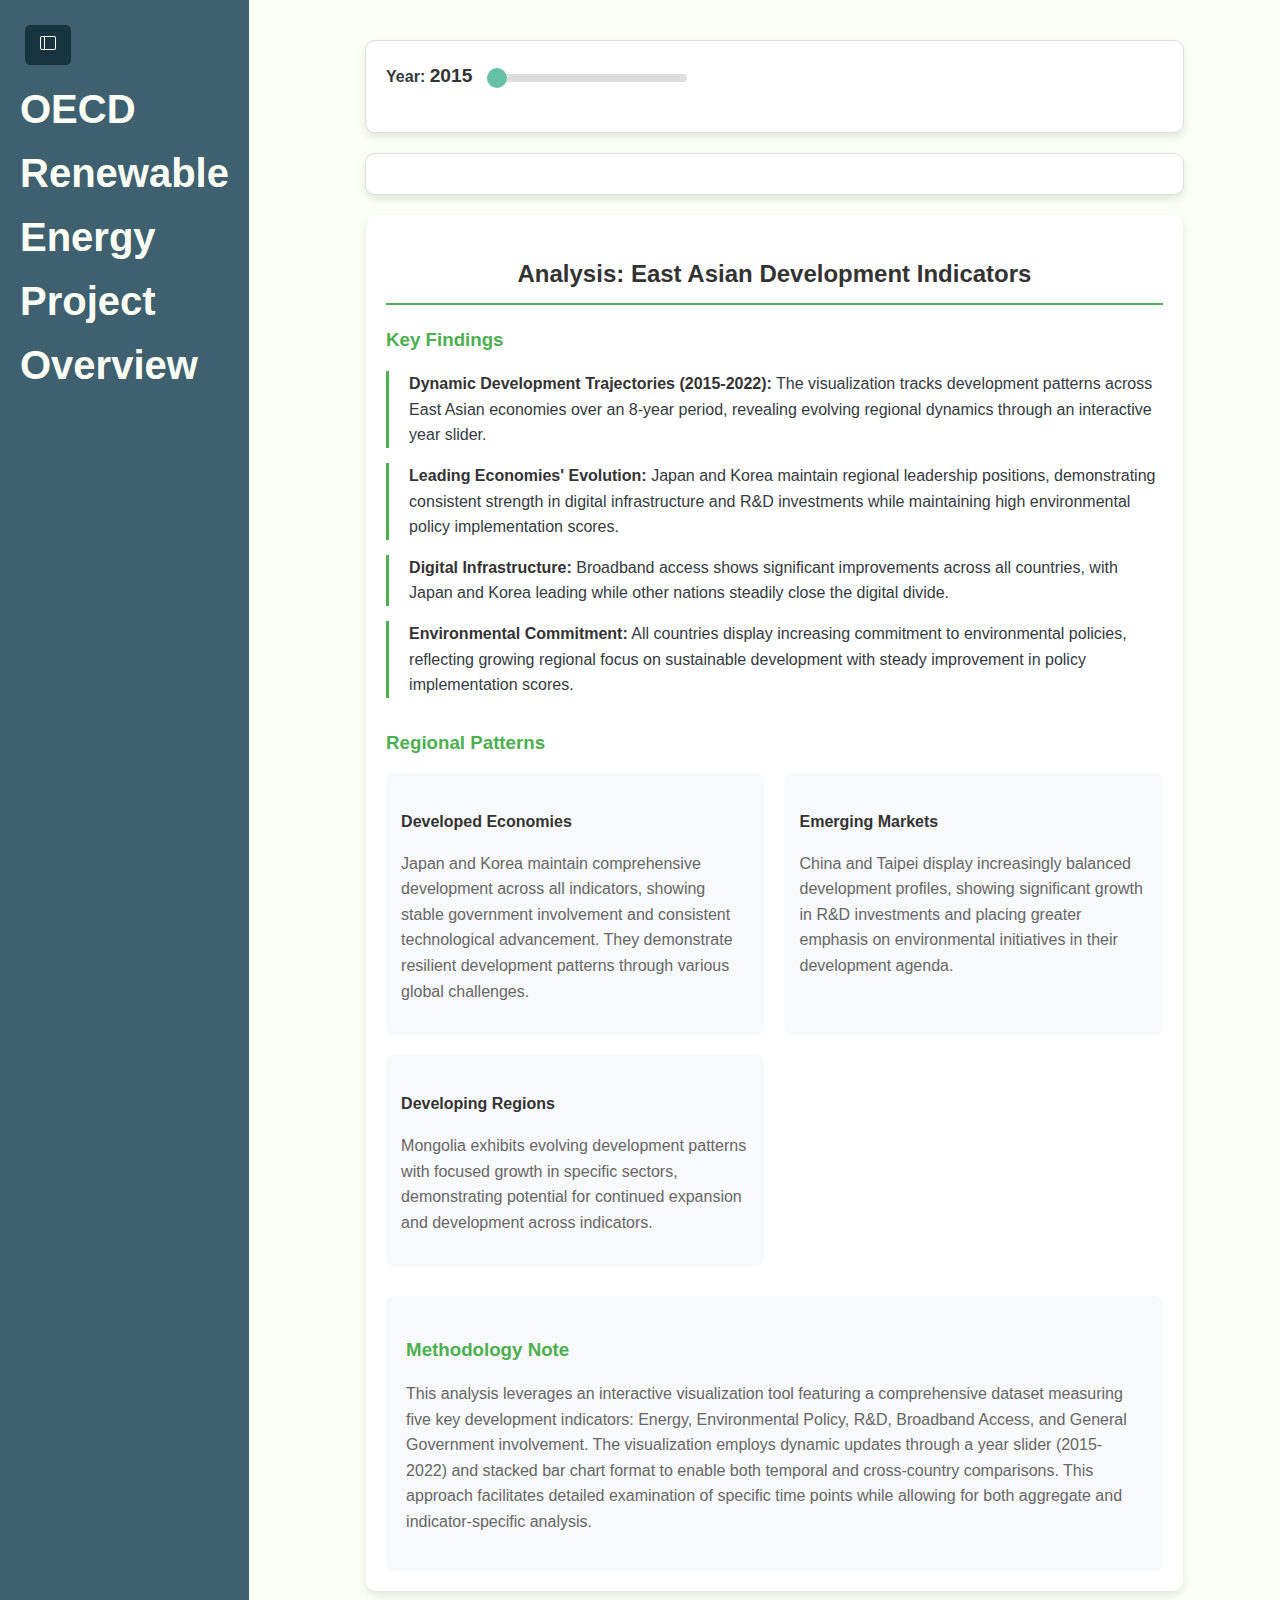
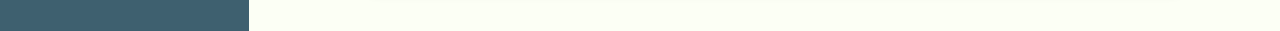
==== commit 0b8443ae: "Updates on the design" ====
--- a/chart.html
+++ b/chart.html
@@ -40,7 +40,7 @@
 			</div>
 			<div id="chart"></div>
 		</div>
-		<div id="lineChart" class="chart-container"></div>
+		<div id="lineChart" class="chart-container-renewable"></div>
 
 		<!-- Analysis Section -->
 		<div class="analysis-container">
--- a/css/style.css
+++ b/css/style.css
@@ -83,25 +83,18 @@
     display: block;
 }
 
-/* Objectives section */
-section {
-    background: #FCFFF5;
-    padding: 20px;
-    margin: 20px 0;
-    border-radius: 8px;
-    box-shadow: 0 4px 8px rgba(0, 0, 0, 0.2);
-}
-
 h2 {
     color: #3E606F;
     border-bottom: 2px solid #3E606F;
     padding-bottom: 10px;
+    text-align: center;
 }
 
 .objectives {
     display: grid;
     grid-template-columns: repeat(auto-fill, minmax(300px, 1fr));
     gap: 20px;
+    margin: 10px;
 }
 
 .objective {
@@ -158,9 +151,9 @@
 }
 
 .imageintro {
-    width: 300px;
+    width: 1200px;
     /* Set the width of the image */
-    height: auto;
+    height: 700px;
     /* Maintain the aspect ratio */
     border-radius: 8px;
     /* Optional styling */
--- a/css/chart.css
+++ b/css/chart.css
@@ -15,7 +15,7 @@
 
 .chart-container {
   width: 80%;
-  height: 100vh;
+  height: auto;
   background-color: white;
   border: 1px solid #ddd;
   border-radius: 10px;
@@ -23,6 +23,20 @@
   padding: 20px;
   margin: 20px auto;
   position: relative;
+}
+
+.chart-container-renewable {
+  width: 80%;
+  height: auto;
+  background-color: white;
+  border: 1px solid #ddd;
+  border-radius: 10px;
+  box-shadow: 0 4px 8px rgba(0, 0, 0, 0.1);
+  padding: 20px;
+  margin: 20px auto;
+  position: relative;
+  justify-content: center;
+  justify-items: center;
 }
 
 .controls {
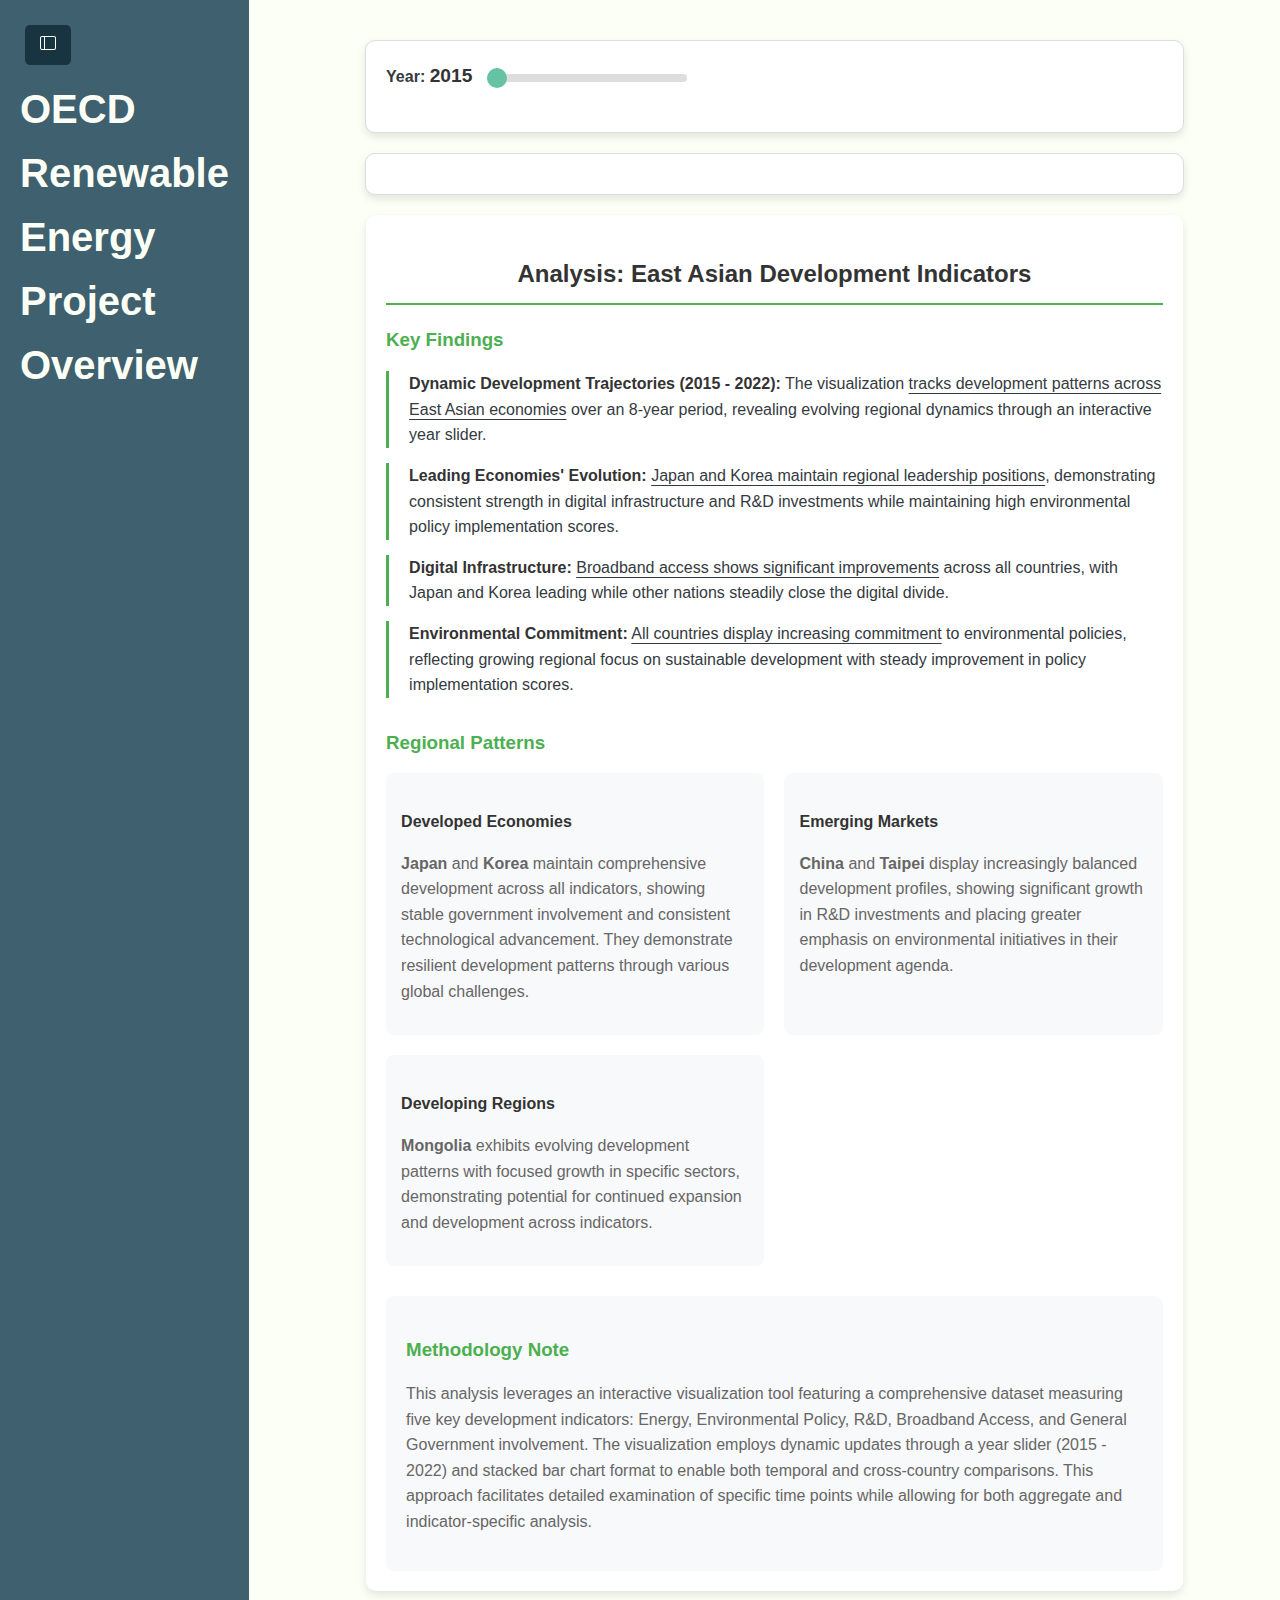
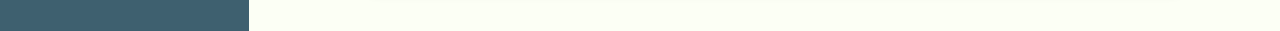
==== commit 3607eb07: "Final Updates" ====
--- a/chart.html
+++ b/chart.html
@@ -49,10 +49,10 @@
 			<div class="key-findings">
 				<h3 class="section-title">Key Findings</h3>
 				<ul class="section-list">
-					<li class="section-list-item"><strong>Dynamic Development Trajectories (2015-2022):</strong> The visualization tracks development patterns across East Asian economies over an 8-year period, revealing evolving regional dynamics through an interactive year slider.</li>
-					<li class="section-list-item"><strong>Leading Economies' Evolution:</strong> Japan and Korea maintain regional leadership positions, demonstrating consistent strength in digital infrastructure and R&D investments while maintaining high environmental policy implementation scores.</li>
-					<li class="section-list-item"><strong>Digital Infrastructure:</strong> Broadband access shows significant improvements across all countries, with Japan and Korea leading while other nations steadily close the digital divide.</li>
-					<li class="section-list-item"><strong>Environmental Commitment:</strong> All countries display increasing commitment to environmental policies, reflecting growing regional focus on sustainable development with steady improvement in policy implementation scores.</li>
+					<li class="section-list-item"><strong>Dynamic Development Trajectories (2015 - 2022):</strong> The visualization <u>tracks development patterns across East Asian economies</u> over an 8-year period, revealing evolving regional dynamics through an interactive year slider.</li>
+					<li class="section-list-item"><strong>Leading Economies' Evolution:</strong> <u>Japan and Korea maintain regional leadership positions</u>, demonstrating consistent strength in digital infrastructure and R&D investments while maintaining high environmental policy implementation scores.</li>
+					<li class="section-list-item"><strong>Digital Infrastructure:</strong> <u>Broadband access shows significant improvements</u> across all countries, with Japan and Korea leading while other nations steadily close the digital divide.</li>
+					<li class="section-list-item"><strong>Environmental Commitment:</strong> <u>All countries display increasing commitment</u> to environmental policies, reflecting growing regional focus on sustainable development with steady improvement in policy implementation scores.</li>
 				</ul>
 			</div>
 		
@@ -62,24 +62,24 @@
 				<div class="grid-layout">
 					<div class="grid-item">
 						<h4 class="subsection-title">Developed Economies</h4>
-						<p class="subsection-item">Japan and Korea maintain comprehensive development across all indicators, showing stable government involvement and consistent technological advancement. They demonstrate resilient development patterns through various global challenges.</p>
+						<p class="subsection-item"><strong>Japan</strong> and <strong>Korea</strong> maintain comprehensive development across all indicators, showing stable government involvement and consistent technological advancement. They demonstrate resilient development patterns through various global challenges.</p>
 					</div>
 		
 					<div class="grid-item">
 						<h4 class="subsection-title">Emerging Markets</h4>
-						<p class="subsection-item">China and Taipei display increasingly balanced development profiles, showing significant growth in R&D investments and placing greater emphasis on environmental initiatives in their development agenda.</p>
+						<p class="subsection-item"><strong>China</strong> and <strong>Taipei</strong> display increasingly balanced development profiles, showing significant growth in R&D investments and placing greater emphasis on environmental initiatives in their development agenda.</p>
 					</div>
 		
 					<div class="grid-item">
 						<h4 class="subsection-title">Developing Regions</h4>
-						<p class="subsection-item">Mongolia exhibits evolving development patterns with focused growth in specific sectors, demonstrating potential for continued expansion and development across indicators.</p>
+						<p class="subsection-item"><strong>Mongolia</strong> exhibits evolving development patterns with focused growth in specific sectors, demonstrating potential for continued expansion and development across indicators.</p>
 					</div>
 				</div>
 			</div>
 		
 			<div class="methodology">
 				<h3 class="section-title">Methodology Note</h3>
-				<p class="subsection-item">This analysis leverages an interactive visualization tool featuring a comprehensive dataset measuring five key development indicators: Energy, Environmental Policy, R&D, Broadband Access, and General Government involvement. The visualization employs dynamic updates through a year slider (2015-2022) and stacked bar chart format to enable both temporal and cross-country comparisons. This approach facilitates detailed examination of specific time points while allowing for both aggregate and indicator-specific analysis.</p>
+				<p class="subsection-item">This analysis leverages an interactive visualization tool featuring a comprehensive dataset measuring five key development indicators: Energy, Environmental Policy, R&D, Broadband Access, and General Government involvement. The visualization employs dynamic updates through a year slider (2015 - 2022) and stacked bar chart format to enable both temporal and cross-country comparisons. This approach facilitates detailed examination of specific time points while allowing for both aggregate and indicator-specific analysis.</p>
 			</div>
 		</div>
 	</main>
--- a/css/style.css
+++ b/css/style.css
@@ -88,6 +88,19 @@
     border-bottom: 2px solid #3E606F;
     padding-bottom: 10px;
     text-align: center;
+}
+
+#navHeader {
+    color: #e2dede;
+}
+
+/* Section */
+section {
+    background: #FCFFF5;
+    padding: 20px;
+    margin: 20px 0;
+    border-radius: 8px;
+    box-shadow: 0 4px 8px rgba(0, 0, 0, 0.2);
 }
 
 .objectives {
@@ -303,7 +316,7 @@
 
 #data-source h2 {
     font-size: 24px;
-    color: #333;
+    color: #3E606F;
     margin-bottom: 10px;
     font-family: 'Arial', sans-serif;
 }
@@ -357,3 +370,8 @@
         font-size: 14px;
     }
 }
+
+u {
+    text-decoration: underline;
+    text-underline-offset: 4px; /* Adjust the offset value as needed */
+}